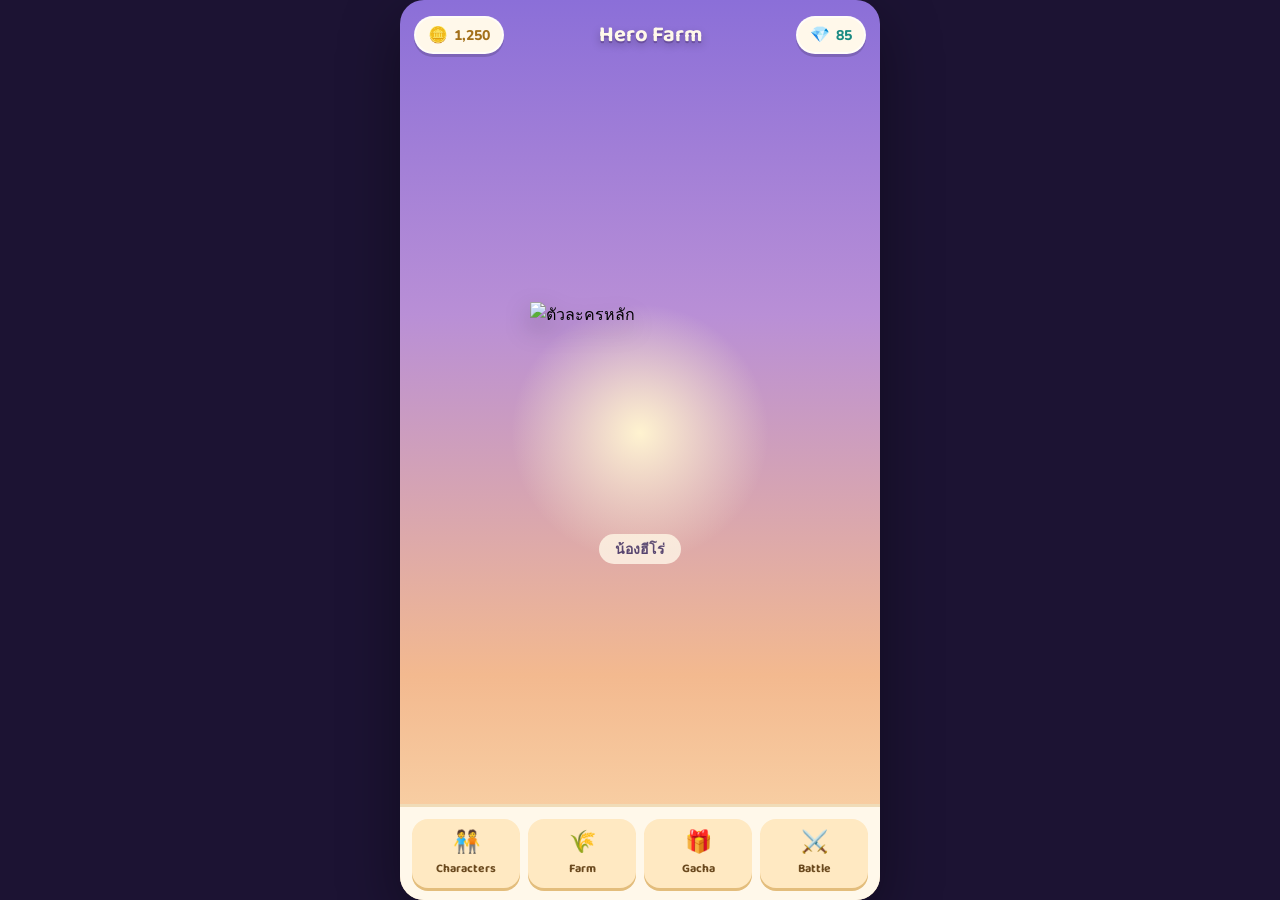
==== index.html @ c9d740df "Initial commit" ====
<!DOCTYPE html>
<html lang="th">
<head>
  <meta charset="UTF-8" />
  <!-- ทำให้แสดงผลดีทั้งบนมือถือและคอมพิวเตอร์ -->
  <meta name="viewport" content="width=device-width, initial-scale=1.0" />
  <title>Hero Farm</title>

  <!-- ฟอนต์จาก Google Fonts: Baloo 2 สำหรับหัวข้อ, Nunito สำหรับตัวหนังสือทั่วไป -->
  <link rel="preconnect" href="https://fonts.googleapis.com" />
  <link href="https://fonts.googleapis.com/css2?family=Baloo+2:wght@600;700;800&family=Nunito:wght@600;700;800&display=swap" rel="stylesheet" />

  <link rel="stylesheet" href="style.css" />
</head>
<body>

  <div class="game-screen">

    <!-- แถบด้านบน: แสดงเงิน Gold และเพชร Gem -->
    <header class="top-bar">
      <div class="currency gold">
        <span class="currency-icon">🪙</span>
        <span class="currency-amount">1,250</span>
      </div>

      <h1 class="game-title">Hero Farm</h1>

      <div class="currency gem">
        <span class="currency-icon">💎</span>
        <span class="currency-amount">85</span>
      </div>
    </header>

    <!-- พื้นที่กลางจอ: แสดงตัวละครหลัก (หน้า Home) -->
    <main class="hero-stage screen" id="home-screen">
      <div class="hero-glow"></div>
      <div class="hero-platform">
        <img src="https://placehold.co/220x220/png?text=Hero" alt="ตัวละครหลัก" class="hero-character" />
      </div>
      <p class="hero-name">น้องฮีโร่</p>
    </main>

    <!-- หน้า Characters: ซ่อนไว้ก่อน จะแสดงเมื่อกดปุ่ม Characters -->
    <section class="characters-screen screen hidden" id="characters-screen">
      <button class="back-button" id="back-to-home-btn">← กลับหน้าหลัก</button>
      <h2 class="screen-title">ตัวละครของฉัน</h2>
      <!-- การ์ดตัวละครแต่ละใบจะถูกสร้างด้วย game.js ใส่ตรงนี้ -->
      <div class="characters-grid" id="characters-grid"></div>
    </section>

    <!-- หน้า Battle: สนามต่อสู้ ซ่อนไว้ก่อน จะแสดงเมื่อเลือกตัวละครไปต่อสู้ -->
    <section class="battle-screen screen hidden" id="battle-screen">
      <button class="back-button" id="back-to-characters-btn">← กลับหน้าตัวละคร</button>
      <h2 class="screen-title">สนามต่อสู้</h2>

      <div class="battle-arena">
        <!-- ฝั่งตัวละครผู้เล่น -->
        <div class="battle-side">
          <img id="battle-player-image" class="battle-image" src="" alt="ตัวละครผู้เล่น" />
          <p class="battle-name" id="battle-player-name"></p>
          <div class="hp-bar-track">
            <div class="hp-bar-fill player-fill" id="battle-player-hp-fill"></div>
          </div>
          <p class="hp-text" id="battle-player-hp-text"></p>
        </div>

        <span class="battle-vs">VS</span>

        <!-- ฝั่งศัตรู -->
        <div class="battle-side">
          <img id="battle-enemy-image" class="battle-image" src="" alt="ศัตรู" />
          <p class="battle-name" id="battle-enemy-name"></p>
          <div class="hp-bar-track">
            <div class="hp-bar-fill enemy-fill" id="battle-enemy-hp-fill"></div>
          </div>
          <p class="hp-text" id="battle-enemy-hp-text"></p>
        </div>
      </div>

      <!-- บอกว่าตอนนี้เป็นตาของใคร -->
      <p class="turn-indicator" id="turn-indicator">ตาของคุณ ⚔️</p>

      <!-- กล่องข้อความบอกเหตุการณ์การต่อสู้ -->
      <p class="battle-log" id="battle-log">เลือกตัวละครแล้วกดโจมตีเพื่อเริ่มต่อสู้!</p>

      <button class="attack-button" id="attack-btn">⚔️ โจมตี</button>
    </section>

    <!-- แถบเมนูด้านล่าง: ปุ่มหลักของเกม -->
    <nav class="menu-bar">
      <button class="menu-button">
        <span class="menu-icon">🧑‍🤝‍🧑</span>
        <span class="menu-label">Characters</span>
      </button>

      <button class="menu-button">
        <span class="menu-icon">🌾</span>
        <span class="menu-label">Farm</span>
      </button>

      <button class="menu-button">
        <span class="menu-icon">🎁</span>
        <span class="menu-label">Gacha</span>
      </button>

      <button class="menu-button">
        <span class="menu-icon">⚔️</span>
        <span class="menu-label">Battle</span>
      </button>
    </nav>

  </div>

  <script src="game.js"></script>
</body>
</html>
---- style.css ----
/* ---------------------------------------------------
   ตั้งค่าพื้นฐาน
--------------------------------------------------- */
* {
  margin: 0;
  padding: 0;
  box-sizing: border-box;
}

body {
  font-family: "Nunito", sans-serif;
  min-height: 100vh;
  display: flex;
  justify-content: center;
  align-items: center;
  background: #1c1333;
}

/* ---------------------------------------------------
   กรอบหน้าจอเกม
   - บนคอมพิวเตอร์: จะดูเหมือนหน้าจอมือถือวางอยู่ตรงกลาง
   - บนมือถือ: จะเต็มหน้าจอพอดี
--------------------------------------------------- */
.game-screen {
  width: 100%;
  max-width: 480px;
  height: 100vh;
  max-height: 900px;

  display: flex;
  flex-direction: column;

  /* ท้องฟ้ายามเย็นแฟนตาซี ไล่จากม่วงลาเวนเดอร์ไปส้มพีชอ่อน */
  background: linear-gradient(180deg, #8b6fd8 0%, #b98fd6 35%, #f3b98f 75%, #fbdcb0 100%);

  border-radius: 24px;
  overflow: hidden;
  box-shadow: 0 20px 60px rgba(0, 0, 0, 0.4);
}

/* ---------------------------------------------------
   แถบด้านบน: ชื่อเกม + เงิน Gold + เพชร Gem
--------------------------------------------------- */
.top-bar {
  display: flex;
  align-items: center;
  justify-content: space-between;
  padding: 16px 14px 8px;
}

.game-title {
  font-family: "Baloo 2", sans-serif;
  font-size: 22px;
  color: #fff8ea;
  text-shadow: 0 2px 0 #6b4fa0, 0 4px 8px rgba(0, 0, 0, 0.25);
}

.currency {
  display: flex;
  align-items: center;
  gap: 6px;
  background: #fff8ea;
  border: 2px solid #ffffffaa;
  border-radius: 999px;
  padding: 6px 12px;
  box-shadow: 0 3px 0 rgba(0, 0, 0, 0.15);
}

.currency-icon {
  font-size: 16px;
}

.currency-amount {
  font-weight: 800;
  font-size: 14px;
  color: #4a3a2a;
}

.currency.gold .currency-amount {
  color: #a3701a;
}

.currency.gem .currency-amount {
  color: #1a8a82;
}

/* ---------------------------------------------------
   พื้นที่กลางจอ: จุดแสดงตัวละครหลัก
--------------------------------------------------- */
.hero-stage {
  flex: 1;
  display: flex;
  flex-direction: column;
  align-items: center;
  justify-content: center;
  position: relative;
}

/* แสงเรืองด้านหลังตัวละคร ให้ดูเด่นเป็นจุดสนใจ */
.hero-glow {
  position: absolute;
  width: 260px;
  height: 260px;
  border-radius: 50%;
  background: radial-gradient(circle, #fff3d0 0%, rgba(255, 243, 208, 0) 70%);
}

.hero-platform {
  position: relative;
  width: 220px;
  height: 220px;
  display: flex;
  align-items: center;
  justify-content: center;
}

.hero-character {
  width: 100%;
  height: 100%;
  object-fit: contain;
  filter: drop-shadow(0 10px 12px rgba(0, 0, 0, 0.25));
}

.hero-name {
  margin-top: 12px;
  font-weight: 800;
  color: #4a3768;
  background: #fff8eacc;
  padding: 4px 16px;
  border-radius: 999px;
  font-size: 14px;
}

/* ---------------------------------------------------
   ระบบซ่อน/แสดงหน้าจอ (screen)
   ใช้ class "hidden" เพื่อซ่อนหน้าจอที่ไม่ได้ใช้งาน
--------------------------------------------------- */
.screen.hidden {
  display: none;
}

/* ---------------------------------------------------
   หน้า Characters: รายการตัวละครทั้งหมด
--------------------------------------------------- */
.characters-screen {
  flex: 1;
  display: flex;
  flex-direction: column;
  gap: 12px;
  padding: 16px;
  overflow-y: auto;
}

.back-button {
  align-self: flex-start;
  background: #fff8eacc;
  border: none;
  border-radius: 999px;
  padding: 6px 14px;
  font-family: "Baloo 2", sans-serif;
  font-weight: 700;
  font-size: 13px;
  color: #4a3768;
  cursor: pointer;
}

.screen-title {
  font-family: "Baloo 2", sans-serif;
  font-size: 18px;
  color: #fff8ea;
  text-shadow: 0 2px 0 #6b4fa0, 0 3px 6px rgba(0, 0, 0, 0.2);
}

/* ตารางการ์ดตัวละคร: 2 คอลัมน์บนมือถือ */
.characters-grid {
  display: grid;
  grid-template-columns: repeat(2, 1fr);
  gap: 12px;
}

.character-card {
  background: #fff8ea;
  border-radius: 16px;
  padding: 10px;
  display: flex;
  flex-direction: column;
  align-items: center;
  gap: 6px;
  box-shadow: 0 3px 0 #e3bd7c;
}

.character-card img {
  width: 100%;
  aspect-ratio: 1 / 1;
  object-fit: cover;
  border-radius: 12px;
  background: #ddd;
}

.character-name {
  font-family: "Baloo 2", sans-serif;
  font-weight: 700;
  font-size: 13px;
  color: #4a3768;
  text-align: center;
}

.character-level {
  font-size: 12px;
  font-weight: 800;
  color: #a3701a;
  background: #ffe9c2;
  padding: 2px 10px;
  border-radius: 999px;
}

/* แถบ EXP บนการ์ดตัวละคร (แสดงความคืบหน้าไปเลเวลถัดไป) */
.exp-bar-track {
  width: 100%;
  height: 8px;
  background: #e8dcc4;
  border-radius: 999px;
  overflow: hidden;
  margin-top: 2px;
}

.exp-bar-fill {
  height: 100%;
  background: linear-gradient(90deg, #ffd76e, #ffa726);
  border-radius: 999px;
  transition: width 0.3s ease;
}

.exp-text {
  font-size: 10px;
  color: #8a7558;
  font-weight: 700;
}

/* ปุ่ม "ต่อสู้" บนการ์ดตัวละครแต่ละใบ */
.battle-select-button {
  margin-top: 4px;
  width: 100%;
  border: none;
  border-radius: 999px;
  padding: 6px 0;
  font-family: "Baloo 2", sans-serif;
  font-weight: 700;
  font-size: 12px;
  color: #fff8ea;
  background: #d1495b;
  box-shadow: 0 3px 0 #a13245;
  cursor: pointer;
  transition: transform 0.1s ease, box-shadow 0.1s ease;
}

.battle-select-button:active {
  transform: translateY(3px);
  box-shadow: 0 0 0 #a13245;
}

/* ---------------------------------------------------
   หน้า Battle: สนามต่อสู้
--------------------------------------------------- */
.battle-screen {
  flex: 1;
  display: flex;
  flex-direction: column;
  gap: 14px;
  padding: 16px;
  overflow-y: auto;
}

.battle-arena {
  display: flex;
  align-items: center;
  justify-content: space-between;
  gap: 8px;
}

.battle-side {
  flex: 1;
  display: flex;
  flex-direction: column;
  align-items: center;
  gap: 6px;
  position: relative; /* ให้ตัวเลขดาเมจ (damage-popup) ลอยอยู่เหนือฝั่งนี้ได้ */
}

.turn-indicator {
  text-align: center;
  font-family: "Baloo 2", sans-serif;
  font-weight: 800;
  font-size: 14px;
  color: #fff8ea;
  text-shadow: 0 2px 0 #6b4fa0;
}

/* ตัวเลขดาเมจที่ลอยขึ้นแล้วจางหายตอนโดนตี */
.damage-popup {
  position: absolute;
  top: 20%;
  left: 50%;
  transform: translateX(-50%);
  font-family: "Baloo 2", sans-serif;
  font-weight: 800;
  font-size: 20px;
  color: #ff4757;
  text-shadow: 0 2px 3px rgba(0, 0, 0, 0.3);
  pointer-events: none;
  animation: damage-float 0.8s ease forwards;
}

@keyframes damage-float {
  0% {
    opacity: 1;
    transform: translate(-50%, 0);
  }
  100% {
    opacity: 0;
    transform: translate(-50%, -40px);
  }
}

/* ท่ากระเพื่อมตอน "โจมตี" */
.attack-anim {
  animation: attack-lunge 0.3s ease;
}

@keyframes attack-lunge {
  0% {
    transform: scale(1);
  }
  50% {
    transform: scale(1.15);
  }
  100% {
    transform: scale(1);
  }
}

/* อาการสั่นตอน "โดนตี" */
.hit-shake {
  animation: hit-shake 0.4s ease;
}

@keyframes hit-shake {
  0%, 100% {
    transform: translateX(0);
  }
  20% {
    transform: translateX(-6px);
  }
  40% {
    transform: translateX(6px);
  }
  60% {
    transform: translateX(-4px);
  }
  80% {
    transform: translateX(4px);
  }
}

.battle-image {
  width: 100px;
  height: 100px;
  object-fit: cover;
  border-radius: 16px;
  background: #ddd;
  box-shadow: 0 4px 10px rgba(0, 0, 0, 0.25);
}

.battle-vs {
  font-family: "Baloo 2", sans-serif;
  font-weight: 800;
  font-size: 16px;
  color: #fff8ea;
  text-shadow: 0 2px 0 #6b4fa0;
}

.battle-name {
  font-family: "Baloo 2", sans-serif;
  font-weight: 700;
  font-size: 13px;
  color: #fff8ea;
  text-align: center;
}

/* หลอดเลือด (HP bar): กรอบนอกสีเข้ม + แถบสีข้างในที่ย่อ/ขยายตามเลือด */
.hp-bar-track {
  width: 100%;
  height: 14px;
  background: #2d1b4e55;
  border-radius: 999px;
  overflow: hidden;
  border: 2px solid #fff8ea88;
}

.hp-bar-fill {
  height: 100%;
  border-radius: 999px;
  transition: width 0.3s ease; /* ทำให้เลือดลดแบบลื่นไหล ไม่กระตุก */
}

.player-fill {
  background: linear-gradient(90deg, #6fcf97, #27ae60);
}

.enemy-fill {
  background: linear-gradient(90deg, #ff8a80, #d1495b);
}

.hp-text {
  font-size: 12px;
  font-weight: 700;
  color: #fff8ea;
}

.battle-log {
  background: #fff8eacc;
  border-radius: 12px;
  padding: 10px 14px;
  font-size: 13px;
  color: #4a3768;
  min-height: 40px;
  white-space: pre-line; /* ให้ขึ้นบรรทัดใหม่ตาม \n ในข้อความ */
}

.attack-button {
  border: none;
  border-radius: 16px;
  padding: 14px 0;
  font-family: "Baloo 2", sans-serif;
  font-weight: 800;
  font-size: 16px;
  color: #fff8ea;
  background: linear-gradient(180deg, #ff9d6c, #d1495b);
  box-shadow: 0 4px 0 #a13245;
  cursor: pointer;
  transition: transform 0.1s ease, box-shadow 0.1s ease;
}

.attack-button:active {
  transform: translateY(4px);
  box-shadow: 0 0 0 #a13245;
}

.attack-button:disabled {
  background: #b8a9c9;
  box-shadow: 0 4px 0 #8f7fa8;
  cursor: not-allowed;
}

/* ---------------------------------------------------
   แถบเมนูด้านล่าง: ปุ่มหลัก 4 ปุ่ม
--------------------------------------------------- */
.menu-bar {
  display: grid;
  grid-template-columns: repeat(4, 1fr);
  gap: 8px;
  padding: 12px;
  background: #fff8ea;
  border-top: 3px solid #f0dcb8;
}

.menu-button {
  display: flex;
  flex-direction: column;
  align-items: center;
  gap: 4px;
  padding: 10px 4px;
  border: none;
  border-radius: 16px;
  background: #ffe9c2;
  cursor: pointer;
  box-shadow: 0 3px 0 #e3bd7c;
  transition: transform 0.1s ease, box-shadow 0.1s ease;
}

/* ตอนกดปุ่ม ให้ปุ่มยุบลงเล็กน้อย ดูเหมือนถูกกดจริง */
.menu-button:active {
  transform: translateY(3px);
  box-shadow: 0 0 0 #e3bd7c;
}

.menu-icon {
  font-size: 22px;
}

.menu-label {
  font-family: "Baloo 2", sans-serif;
  font-size: 12px;
  font-weight: 700;
  color: #6b4a1f;
}

/* ---------------------------------------------------
   ปรับขนาดเล็กน้อยสำหรับจอที่เล็กมาก (มือถือจอแคบ)
--------------------------------------------------- */
@media (max-width: 360px) {
  .game-title {
    font-size: 18px;
  }

  .hero-platform {
    width: 180px;
    height: 180px;
  }

  .menu-label {
    font-size: 11px;
  }
}
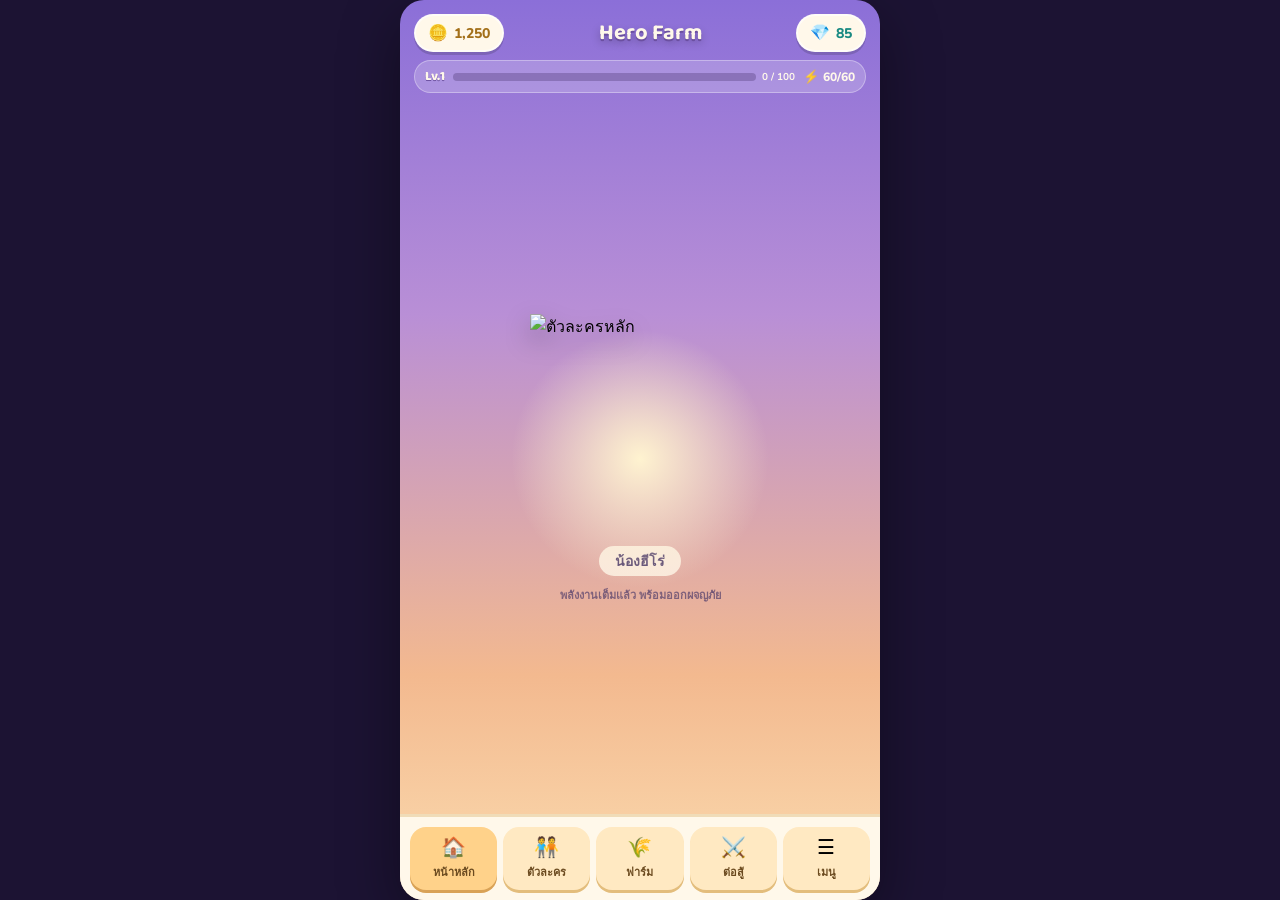
==== commit f79818ac: "Phase 1: game state + navigation + save system" ====
--- a/index.html
+++ b/index.html
@@ -2,115 +2,239 @@
 <html lang="th">
 <head>
   <meta charset="UTF-8" />
-  <!-- ทำให้แสดงผลดีทั้งบนมือถือและคอมพิวเตอร์ -->
   <meta name="viewport" content="width=device-width, initial-scale=1.0" />
   <title>Hero Farm</title>
 
-  <!-- ฟอนต์จาก Google Fonts: Baloo 2 สำหรับหัวข้อ, Nunito สำหรับตัวหนังสือทั่วไป -->
   <link rel="preconnect" href="https://fonts.googleapis.com" />
   <link href="https://fonts.googleapis.com/css2?family=Baloo+2:wght@600;700;800&family=Nunito:wght@600;700;800&display=swap" rel="stylesheet" />
 
+  <!-- style.css = ของเดิมทั้งหมด ไม่ได้แก้อะไรเลย -->
   <link rel="stylesheet" href="style.css" />
+  <!-- phase1.css = ส่วนที่เพิ่มใหม่ใน Phase 1 เท่านั้น -->
+  <link rel="stylesheet" href="css/phase1.css" />
 </head>
 <body>
 
   <div class="game-screen">
 
-    <!-- แถบด้านบน: แสดงเงิน Gold และเพชร Gem -->
+    <!-- ============ แถบด้านบน ============ -->
     <header class="top-bar">
-      <div class="currency gold">
-        <span class="currency-icon">🪙</span>
-        <span class="currency-amount">1,250</span>
+
+      <!-- แถวที่ 1: เงิน / ชื่อเกม / เพชร -->
+      <div class="top-row">
+        <div class="currency gold">
+          <span class="currency-icon">🪙</span>
+          <span class="currency-amount" id="ui-gold">0</span>
+        </div>
+
+        <h1 class="game-title">Hero Farm</h1>
+
+        <div class="currency gem">
+          <span class="currency-icon">💎</span>
+          <span class="currency-amount" id="ui-gem">0</span>
+        </div>
       </div>
 
-      <h1 class="game-title">Hero Farm</h1>
-
-      <div class="currency gem">
-        <span class="currency-icon">💎</span>
-        <span class="currency-amount">85</span>
+      <!-- แถวที่ 2: เลเวลผู้เล่น / หลอด EXP / พลังงาน -->
+      <div class="top-row player-row">
+        <span class="player-level-badge">Lv.<span id="ui-player-level">1</span></span>
+
+        <div class="player-exp">
+          <div class="player-exp-track">
+            <div class="player-exp-fill" id="ui-player-exp-fill"></div>
+          </div>
+          <span class="player-exp-text" id="ui-player-exp-text">0 / 0</span>
+        </div>
+
+        <div class="energy-chip">
+          <span class="energy-icon">⚡</span>
+          <span class="energy-amount" id="ui-energy">0/0</span>
+        </div>
       </div>
     </header>
 
-    <!-- พื้นที่กลางจอ: แสดงตัวละครหลัก (หน้า Home) -->
-    <main class="hero-stage screen" id="home-screen">
-      <div class="hero-glow"></div>
-      <div class="hero-platform">
-        <img src="https://placehold.co/220x220/png?text=Hero" alt="ตัวละครหลัก" class="hero-character" />
+
+    <!-- ============ พื้นที่หน้าจอทั้งหมด ============ -->
+    <div class="screen-container" id="screen-container">
+
+      <!-- ---------- Home ---------- -->
+      <main class="hero-stage screen" id="home-screen">
+        <div class="hero-glow"></div>
+        <div class="hero-platform">
+          <img src="https://placehold.co/220x220/png?text=Hero" alt="ตัวละครหลัก" class="hero-character" />
+        </div>
+        <p class="hero-name">น้องฮีโร่</p>
+        <p class="energy-hint" id="ui-energy-hint">พลังงานฟื้นเองทุก 5 นาที</p>
+      </main>
+
+      <!-- ---------- Characters (ของเดิม) ---------- -->
+      <section class="characters-screen screen hidden" id="characters-screen">
+        <button class="back-button" data-goto="home-screen">← กลับหน้าหลัก</button>
+        <h2 class="screen-title">ตัวละครของฉัน</h2>
+        <div class="characters-grid" id="characters-grid"></div>
+      </section>
+
+      <!-- ---------- Battle (ของเดิม) ---------- -->
+      <section class="battle-screen screen hidden" id="battle-screen">
+        <button class="back-button" data-goto="characters-screen">← กลับหน้าตัวละคร</button>
+        <h2 class="screen-title">สนามต่อสู้</h2>
+
+        <div class="battle-arena">
+          <div class="battle-side">
+            <img id="battle-player-image" class="battle-image" src="" alt="ตัวละครผู้เล่น" />
+            <p class="battle-name" id="battle-player-name"></p>
+            <div class="hp-bar-track">
+              <div class="hp-bar-fill player-fill" id="battle-player-hp-fill"></div>
+            </div>
+            <p class="hp-text" id="battle-player-hp-text"></p>
+          </div>
+
+          <span class="battle-vs">VS</span>
+
+          <div class="battle-side">
+            <img id="battle-enemy-image" class="battle-image" src="" alt="ศัตรู" />
+            <p class="battle-name" id="battle-enemy-name"></p>
+            <div class="hp-bar-track">
+              <div class="hp-bar-fill enemy-fill" id="battle-enemy-hp-fill"></div>
+            </div>
+            <p class="hp-text" id="battle-enemy-hp-text"></p>
+          </div>
+        </div>
+
+        <p class="turn-indicator" id="turn-indicator">ตาของคุณ ⚔️</p>
+        <p class="battle-log" id="battle-log">เลือกตัวละครแล้วกดโจมตีเพื่อเริ่มต่อสู้!</p>
+        <button class="attack-button" id="attack-btn">⚔️ โจมตี</button>
+      </section>
+
+      <!-- ---------- หน้าที่ยังไม่ถึงคิวสร้าง ---------- -->
+      <section class="placeholder-screen screen hidden" id="team-screen">
+        <button class="back-button" data-goto="home-screen">← กลับหน้าหลัก</button>
+        <div class="placeholder-body">
+          <span class="placeholder-icon">🛡️</span>
+          <h2 class="screen-title">จัดทีม</h2>
+          <p class="placeholder-text">เลือกตัวละคร 4 ตัวลงทีม<br />กำลังสร้างใน Phase 6</p>
+        </div>
+      </section>
+
+      <section class="placeholder-screen screen hidden" id="farm-screen">
+        <button class="back-button" data-goto="home-screen">← กลับหน้าหลัก</button>
+        <div class="placeholder-body">
+          <span class="placeholder-icon">🌾</span>
+          <h2 class="screen-title">ฟาร์ม</h2>
+          <p class="placeholder-text">ส่งตัวละครไปเก็บทรัพยากรตามเวลา<br />กำลังสร้างใน Phase 5</p>
+        </div>
+      </section>
+
+      <section class="placeholder-screen screen hidden" id="adventure-screen">
+        <button class="back-button" data-goto="home-screen">← กลับหน้าหลัก</button>
+        <div class="placeholder-body">
+          <span class="placeholder-icon">🗺️</span>
+          <h2 class="screen-title">ผจญภัย</h2>
+          <p class="placeholder-text">แผนที่โลกและการปลดล็อกพื้นที่<br />กำลังสร้างใน Phase 9</p>
+        </div>
+      </section>
+
+      <section class="placeholder-screen screen hidden" id="gacha-screen">
+        <button class="back-button" data-goto="home-screen">← กลับหน้าหลัก</button>
+        <div class="placeholder-body">
+          <span class="placeholder-icon">🎁</span>
+          <h2 class="screen-title">อัญเชิญ</h2>
+          <p class="placeholder-text">สุ่มตัวละครใหม่ด้วยเพชร<br />กำลังสร้างใน Phase 7</p>
+        </div>
+      </section>
+
+      <section class="placeholder-screen screen hidden" id="inventory-screen">
+        <button class="back-button" data-goto="home-screen">← กลับหน้าหลัก</button>
+        <div class="placeholder-body">
+          <span class="placeholder-icon">🎒</span>
+          <h2 class="screen-title">กระเป๋า</h2>
+          <p class="placeholder-text">ไอเทมและวัตถุดิบทั้งหมด<br />กำลังสร้างใน Phase 4</p>
+        </div>
+      </section>
+
+      <section class="placeholder-screen screen hidden" id="quest-screen">
+        <button class="back-button" data-goto="home-screen">← กลับหน้าหลัก</button>
+        <div class="placeholder-body">
+          <span class="placeholder-icon">📜</span>
+          <h2 class="screen-title">ภารกิจ</h2>
+          <p class="placeholder-text">ภารกิจรายวันและรางวัลล็อกอิน<br />กำลังสร้างใน Phase 8</p>
+        </div>
+      </section>
+
+      <section class="placeholder-screen screen hidden" id="shop-screen">
+        <button class="back-button" data-goto="home-screen">← กลับหน้าหลัก</button>
+        <div class="placeholder-body">
+          <span class="placeholder-icon">🏪</span>
+          <h2 class="screen-title">ร้านค้า</h2>
+          <p class="placeholder-text">แลกไอเทมด้วยทองและเพชร<br />กำลังสร้างใน Phase 10</p>
+        </div>
+      </section>
+
+      <!-- ---------- Settings: ใช้ทดสอบระบบเซฟ ---------- -->
+      <section class="placeholder-screen screen hidden" id="settings-screen">
+        <button class="back-button" data-goto="home-screen">← กลับหน้าหลัก</button>
+        <div class="placeholder-body">
+          <span class="placeholder-icon">⚙️</span>
+          <h2 class="screen-title">ตั้งค่า</h2>
+          <p class="placeholder-text" id="ui-save-status">ยังไม่ได้บันทึก</p>
+
+          <button class="settings-button" id="save-now-btn">💾 บันทึกตอนนี้</button>
+          <button class="settings-button danger" id="reset-game-btn">🗑️ เริ่มเกมใหม่</button>
+        </div>
+      </section>
+
+    </div>
+
+
+    <!-- ============ เมนูล่าง ============ -->
+    <nav class="menu-bar" id="menu-bar">
+      <button class="menu-button" data-screen="home-screen">
+        <span class="menu-icon">🏠</span>
+        <span class="menu-label">หน้าหลัก</span>
+      </button>
+
+      <button class="menu-button" data-screen="characters-screen">
+        <span class="menu-icon">🧑‍🤝‍🧑</span>
+        <span class="menu-label">ตัวละคร</span>
+      </button>
+
+      <button class="menu-button" data-screen="farm-screen">
+        <span class="menu-icon">🌾</span>
+        <span class="menu-label">ฟาร์ม</span>
+      </button>
+
+      <button class="menu-button" data-screen="characters-screen">
+        <span class="menu-icon">⚔️</span>
+        <span class="menu-label">ต่อสู้</span>
+      </button>
+
+      <button class="menu-button" id="more-btn">
+        <span class="menu-icon">☰</span>
+        <span class="menu-label">เมนู</span>
+      </button>
+    </nav>
+
+
+    <!-- ============ แผงเมนูเพิ่มเติม ============ -->
+    <div class="more-overlay hidden" id="more-overlay">
+      <div class="more-panel">
+        <h3 class="more-title">เมนูทั้งหมด</h3>
+        <div class="more-grid">
+          <button class="more-item" data-screen="team-screen"><span>🛡️</span>จัดทีม</button>
+          <button class="more-item" data-screen="adventure-screen"><span>🗺️</span>ผจญภัย</button>
+          <button class="more-item" data-screen="gacha-screen"><span>🎁</span>อัญเชิญ</button>
+          <button class="more-item" data-screen="inventory-screen"><span>🎒</span>กระเป๋า</button>
+          <button class="more-item" data-screen="quest-screen"><span>📜</span>ภารกิจ</button>
+          <button class="more-item" data-screen="shop-screen"><span>🏪</span>ร้านค้า</button>
+          <button class="more-item" data-screen="settings-screen"><span>⚙️</span>ตั้งค่า</button>
+        </div>
+        <button class="more-close" id="more-close-btn">ปิด</button>
       </div>
-      <p class="hero-name">น้องฮีโร่</p>
-    </main>
-
-    <!-- หน้า Characters: ซ่อนไว้ก่อน จะแสดงเมื่อกดปุ่ม Characters -->
-    <section class="characters-screen screen hidden" id="characters-screen">
-      <button class="back-button" id="back-to-home-btn">← กลับหน้าหลัก</button>
-      <h2 class="screen-title">ตัวละครของฉัน</h2>
-      <!-- การ์ดตัวละครแต่ละใบจะถูกสร้างด้วย game.js ใส่ตรงนี้ -->
-      <div class="characters-grid" id="characters-grid"></div>
-    </section>
-
-    <!-- หน้า Battle: สนามต่อสู้ ซ่อนไว้ก่อน จะแสดงเมื่อเลือกตัวละครไปต่อสู้ -->
-    <section class="battle-screen screen hidden" id="battle-screen">
-      <button class="back-button" id="back-to-characters-btn">← กลับหน้าตัวละคร</button>
-      <h2 class="screen-title">สนามต่อสู้</h2>
-
-      <div class="battle-arena">
-        <!-- ฝั่งตัวละครผู้เล่น -->
-        <div class="battle-side">
-          <img id="battle-player-image" class="battle-image" src="" alt="ตัวละครผู้เล่น" />
-          <p class="battle-name" id="battle-player-name"></p>
-          <div class="hp-bar-track">
-            <div class="hp-bar-fill player-fill" id="battle-player-hp-fill"></div>
-          </div>
-          <p class="hp-text" id="battle-player-hp-text"></p>
-        </div>
-
-        <span class="battle-vs">VS</span>
-
-        <!-- ฝั่งศัตรู -->
-        <div class="battle-side">
-          <img id="battle-enemy-image" class="battle-image" src="" alt="ศัตรู" />
-          <p class="battle-name" id="battle-enemy-name"></p>
-          <div class="hp-bar-track">
-            <div class="hp-bar-fill enemy-fill" id="battle-enemy-hp-fill"></div>
-          </div>
-          <p class="hp-text" id="battle-enemy-hp-text"></p>
-        </div>
-      </div>
-
-      <!-- บอกว่าตอนนี้เป็นตาของใคร -->
-      <p class="turn-indicator" id="turn-indicator">ตาของคุณ ⚔️</p>
-
-      <!-- กล่องข้อความบอกเหตุการณ์การต่อสู้ -->
-      <p class="battle-log" id="battle-log">เลือกตัวละครแล้วกดโจมตีเพื่อเริ่มต่อสู้!</p>
-
-      <button class="attack-button" id="attack-btn">⚔️ โจมตี</button>
-    </section>
-
-    <!-- แถบเมนูด้านล่าง: ปุ่มหลักของเกม -->
-    <nav class="menu-bar">
-      <button class="menu-button">
-        <span class="menu-icon">🧑‍🤝‍🧑</span>
-        <span class="menu-label">Characters</span>
-      </button>
-
-      <button class="menu-button">
-        <span class="menu-icon">🌾</span>
-        <span class="menu-label">Farm</span>
-      </button>
-
-      <button class="menu-button">
-        <span class="menu-icon">🎁</span>
-        <span class="menu-label">Gacha</span>
-      </button>
-
-      <button class="menu-button">
-        <span class="menu-icon">⚔️</span>
-        <span class="menu-label">Battle</span>
-      </button>
-    </nav>
+    </div>
 
   </div>
 
-  <script src="game.js"></script>
+  <!-- type="module" ทำให้ไฟล์ js แยกกันได้ ต้องเปิดผ่าน Live Server เท่านั้น -->
+  <script type="module" src="js/main.js"></script>
 </body>
-</html>+</html>
--- a/css/phase1.css
+++ b/css/phase1.css
@@ -0,0 +1,324 @@
+/* =====================================================
+   phase1.css
+   เพิ่มเติมจาก style.css เดิม — ไม่ได้แก้ของเดิมเลย
+   ไฟล์นี้ดูแลเฉพาะของใหม่ใน Phase 1:
+   แถบบนแถวที่ 2, กล่องหน้าจอ, หน้า placeholder, เมนูเพิ่มเติม
+===================================================== */
+
+/* ---------- แถบด้านบน: เปลี่ยนจาก 1 แถว เป็น 2 แถว ---------- */
+.top-bar {
+  flex-direction: column;
+  gap: 8px;
+  padding: 14px 14px 10px;
+}
+
+.top-row {
+  display: flex;
+  align-items: center;
+  justify-content: space-between;
+  width: 100%;
+  gap: 8px;
+}
+
+/* ---------- แถวที่ 2: เลเวล + EXP + พลังงาน ---------- */
+.player-row {
+  background: #ffffff33;
+  border: 1px solid #ffffff55;
+  border-radius: 999px;
+  padding: 5px 10px;
+}
+
+.player-level-badge {
+  font-family: "Baloo 2", sans-serif;
+  font-weight: 800;
+  font-size: 13px;
+  color: #fff8ea;
+  text-shadow: 0 1px 0 #6b4fa0;
+  flex-shrink: 0;
+}
+
+.player-exp {
+  flex: 1;
+  display: flex;
+  align-items: center;
+  gap: 6px;
+  min-width: 0;
+}
+
+.player-exp-track {
+  flex: 1;
+  height: 8px;
+  background: #2d1b4e44;
+  border-radius: 999px;
+  overflow: hidden;
+}
+
+.player-exp-fill {
+  height: 100%;
+  width: 0%;
+  border-radius: 999px;
+  background: linear-gradient(90deg, #a7e9ff, #4fc3f7);
+  transition: width 0.4s ease;
+}
+
+.player-exp-text {
+  font-size: 10px;
+  font-weight: 700;
+  color: #fff8ea;
+  white-space: nowrap;
+}
+
+.energy-chip {
+  display: flex;
+  align-items: center;
+  gap: 4px;
+  flex-shrink: 0;
+}
+
+.energy-icon {
+  font-size: 13px;
+}
+
+.energy-amount {
+  font-size: 12px;
+  font-weight: 800;
+  color: #fff8ea;
+  white-space: nowrap;
+}
+
+/* ---------- กล่องครอบหน้าจอทั้งหมด ---------- */
+.screen-container {
+  flex: 1;
+  display: flex;
+  flex-direction: column;
+  min-height: 0; /* กัน content ดันจอจนล้น */
+}
+
+.energy-hint {
+  margin-top: 10px;
+  font-size: 11px;
+  font-weight: 700;
+  color: #4a3768aa;
+}
+
+/* ---------- หน้าที่ยังไม่ได้สร้าง ---------- */
+.placeholder-screen {
+  flex: 1;
+  display: flex;
+  flex-direction: column;
+  gap: 12px;
+  padding: 16px;
+  overflow-y: auto;
+}
+
+.placeholder-body {
+  flex: 1;
+  display: flex;
+  flex-direction: column;
+  align-items: center;
+  justify-content: center;
+  gap: 10px;
+  text-align: center;
+}
+
+.placeholder-icon {
+  font-size: 52px;
+  filter: drop-shadow(0 6px 8px rgba(0, 0, 0, 0.2));
+}
+
+.placeholder-text {
+  font-size: 13px;
+  font-weight: 700;
+  line-height: 1.7;
+  color: #4a3768;
+  background: #fff8eacc;
+  padding: 10px 18px;
+  border-radius: 16px;
+}
+
+/* ---------- ปุ่มในหน้าตั้งค่า ---------- */
+.settings-button {
+  margin-top: 4px;
+  min-width: 180px;
+  border: none;
+  border-radius: 14px;
+  padding: 12px 20px;
+  font-family: "Baloo 2", sans-serif;
+  font-weight: 700;
+  font-size: 14px;
+  color: #fff8ea;
+  background: #7a5fc4;
+  box-shadow: 0 4px 0 #5b4494;
+  cursor: pointer;
+  transition: transform 0.1s ease, box-shadow 0.1s ease;
+}
+
+.settings-button:active {
+  transform: translateY(4px);
+  box-shadow: 0 0 0 #5b4494;
+}
+
+.settings-button.danger {
+  background: #d1495b;
+  box-shadow: 0 4px 0 #a13245;
+}
+
+.settings-button.danger:active {
+  box-shadow: 0 0 0 #a13245;
+}
+
+/* ---------- เมนูล่าง: ขยายจาก 4 เป็น 5 ปุ่ม ---------- */
+.menu-bar {
+  grid-template-columns: repeat(5, 1fr);
+  gap: 6px;
+  padding: 10px;
+  flex-shrink: 0;
+}
+
+.menu-button {
+  padding: 8px 2px;
+}
+
+.menu-icon {
+  font-size: 20px;
+}
+
+.menu-label {
+  font-size: 11px;
+}
+
+/* ปุ่มเมนูของหน้าที่กำลังเปิดอยู่ ให้เด่นขึ้น */
+.menu-button.active {
+  background: #ffd28a;
+  box-shadow: 0 3px 0 #d9a256;
+}
+
+/* ---------- แผงเมนูเพิ่มเติม ---------- */
+.more-overlay {
+  position: absolute;
+  inset: 0;
+  background: #1c133399;
+  display: flex;
+  align-items: flex-end;
+  justify-content: center;
+  z-index: 20;
+}
+
+.more-overlay.hidden {
+  display: none;
+}
+
+.more-panel {
+  width: 100%;
+  background: #fff8ea;
+  border-radius: 24px 24px 0 0;
+  padding: 18px 16px 22px;
+  display: flex;
+  flex-direction: column;
+  gap: 14px;
+  animation: more-slide-up 0.25s ease;
+}
+
+@keyframes more-slide-up {
+  from {
+    transform: translateY(100%);
+  }
+  to {
+    transform: translateY(0);
+  }
+}
+
+.more-title {
+  font-family: "Baloo 2", sans-serif;
+  font-size: 16px;
+  color: #4a3768;
+  text-align: center;
+}
+
+.more-grid {
+  display: grid;
+  grid-template-columns: repeat(4, 1fr);
+  gap: 10px;
+}
+
+.more-item {
+  display: flex;
+  flex-direction: column;
+  align-items: center;
+  gap: 5px;
+  padding: 12px 4px;
+  border: none;
+  border-radius: 16px;
+  background: #ffe9c2;
+  box-shadow: 0 3px 0 #e3bd7c;
+  font-family: "Baloo 2", sans-serif;
+  font-weight: 700;
+  font-size: 11px;
+  color: #6b4a1f;
+  cursor: pointer;
+  transition: transform 0.1s ease, box-shadow 0.1s ease;
+}
+
+.more-item span {
+  font-size: 22px;
+}
+
+.more-item:active {
+  transform: translateY(3px);
+  box-shadow: 0 0 0 #e3bd7c;
+}
+
+.more-close {
+  border: none;
+  border-radius: 14px;
+  padding: 12px;
+  background: #e8dcc4;
+  font-family: "Baloo 2", sans-serif;
+  font-weight: 700;
+  font-size: 14px;
+  color: #6b4a1f;
+  cursor: pointer;
+}
+
+/* ---------- ข้อความแจ้งเตือนกลางจอ ---------- */
+.toast {
+  position: absolute;
+  bottom: 96px;
+  left: 50%;
+  transform: translateX(-50%);
+  background: #2d1b4ee6;
+  color: #fff8ea;
+  font-weight: 700;
+  font-size: 13px;
+  padding: 10px 18px;
+  border-radius: 999px;
+  z-index: 30;
+  pointer-events: none;
+  animation: toast-fade 2s ease forwards;
+}
+
+@keyframes toast-fade {
+  0% { opacity: 0; transform: translate(-50%, 10px); }
+  15% { opacity: 1; transform: translate(-50%, 0); }
+  80% { opacity: 1; }
+  100% { opacity: 0; }
+}
+
+/* ---------- จอแคบมาก ---------- */
+@media (max-width: 360px) {
+  .player-exp-text {
+    display: none;
+  }
+
+  .more-grid {
+    grid-template-columns: repeat(3, 1fr);
+  }
+}
+
+/* คนที่ตั้งค่าเครื่องให้ลดการเคลื่อนไหว จะไม่เห็นอนิเมชัน */
+@media (prefers-reduced-motion: reduce) {
+  * {
+    animation-duration: 0.01ms !important;
+    transition-duration: 0.01ms !important;
+  }
+}
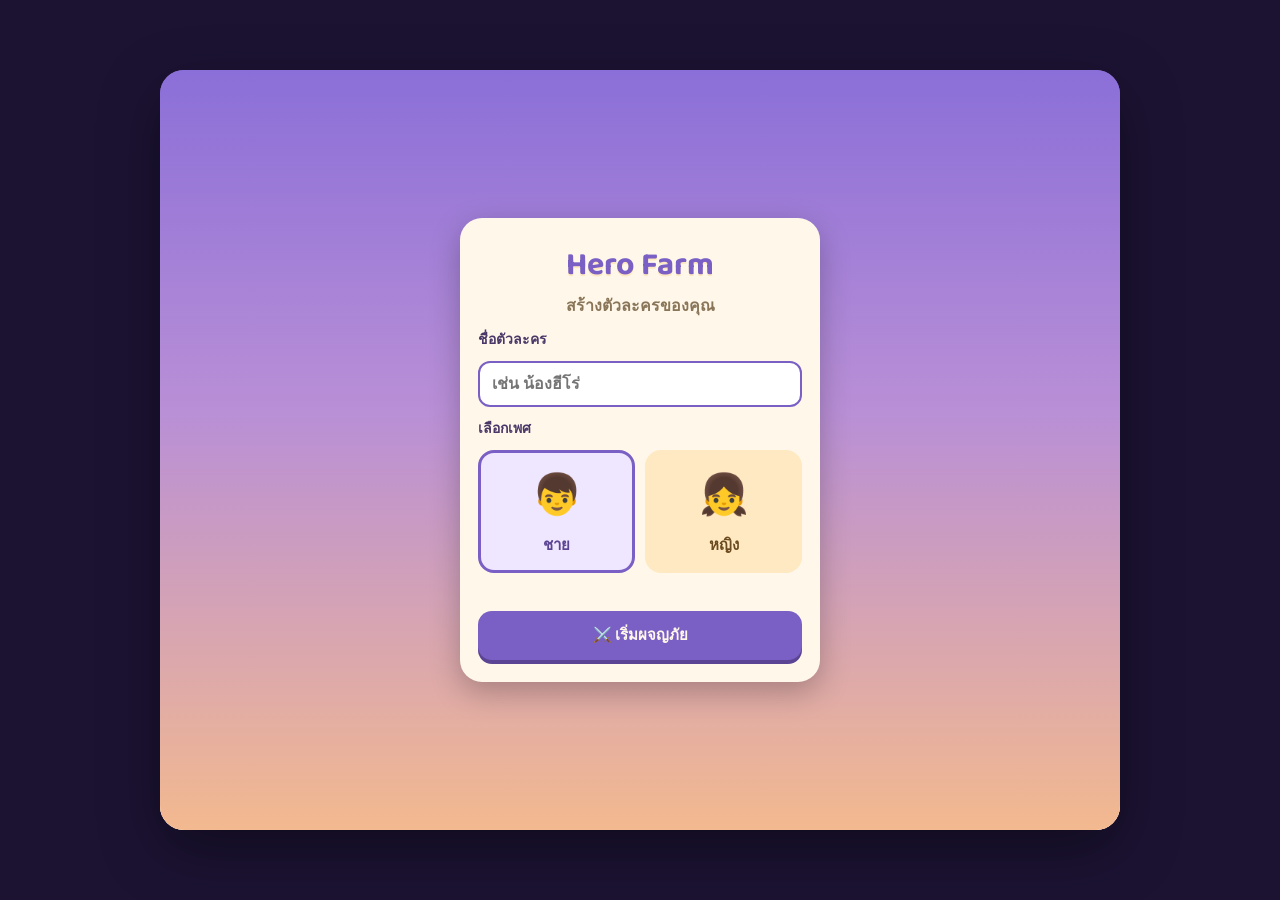
==== commit 75a1c159: "Phase 2: switch to real-time monster-hunting game + save v3 - Replace card-battle game with canvas w" ====
--- a/index.html
+++ b/index.html
@@ -2,239 +2,113 @@
 <html lang="th">
 <head>
   <meta charset="UTF-8" />
-  <meta name="viewport" content="width=device-width, initial-scale=1.0" />
+  <!-- ปิดซูมด้วยนิ้ว: แตะปุ่มรัวๆ ในเกมจะได้ไม่ซูมหน้าจอ -->
+  <meta name="viewport" content="width=device-width, initial-scale=1.0, maximum-scale=1.0, user-scalable=no" />
+  <meta name="theme-color" content="#1c1333" />
   <title>Hero Farm</title>
 
   <link rel="preconnect" href="https://fonts.googleapis.com" />
   <link href="https://fonts.googleapis.com/css2?family=Baloo+2:wght@600;700;800&family=Nunito:wght@600;700;800&display=swap" rel="stylesheet" />
-
-  <!-- style.css = ของเดิมทั้งหมด ไม่ได้แก้อะไรเลย -->
-  <link rel="stylesheet" href="style.css" />
-  <!-- phase1.css = ส่วนที่เพิ่มใหม่ใน Phase 1 เท่านั้น -->
-  <link rel="stylesheet" href="css/phase1.css" />
+  <link rel="stylesheet" href="css/game.css" />
 </head>
 <body>
 
   <div class="game-screen">
 
-    <!-- ============ แถบด้านบน ============ -->
-    <header class="top-bar">
-
-      <!-- แถวที่ 1: เงิน / ชื่อเกม / เพชร -->
-      <div class="top-row">
-        <div class="currency gold">
-          <span class="currency-icon">🪙</span>
-          <span class="currency-amount" id="ui-gold">0</span>
+    <!-- ============ แถบสถานะด้านบน ============ -->
+    <header class="hud">
+      <div class="hud-row">
+        <div class="hud-profile">
+          <span class="level-badge">Lv.<span id="ui-level">1</span></span>
+          <span class="hud-name" id="ui-name"></span>
         </div>
-
-        <h1 class="game-title">Hero Farm</h1>
-
-        <div class="currency gem">
-          <span class="currency-icon">💎</span>
-          <span class="currency-amount" id="ui-gem">0</span>
+        <div class="hud-currencies">
+          <div class="currency gold"><span>🪙</span><span id="ui-gold">0</span></div>
+          <div class="currency gem"><span>💎</span><span id="ui-gem">0</span></div>
         </div>
       </div>
 
-      <!-- แถวที่ 2: เลเวลผู้เล่น / หลอด EXP / พลังงาน -->
-      <div class="top-row player-row">
-        <span class="player-level-badge">Lv.<span id="ui-player-level">1</span></span>
-
-        <div class="player-exp">
-          <div class="player-exp-track">
-            <div class="player-exp-fill" id="ui-player-exp-fill"></div>
-          </div>
-          <span class="player-exp-text" id="ui-player-exp-text">0 / 0</span>
-        </div>
-
-        <div class="energy-chip">
-          <span class="energy-icon">⚡</span>
-          <span class="energy-amount" id="ui-energy">0/0</span>
-        </div>
+      <div class="bar hp-bar">
+        <div class="bar-fill" id="ui-hp-fill"></div>
+        <span class="bar-text">❤️ <span id="ui-hp-text">0 / 0</span></span>
+      </div>
+      <div class="bar exp-bar">
+        <div class="bar-fill" id="ui-exp-fill"></div>
+        <span class="bar-text">EXP <span id="ui-exp-text">0 / 0</span></span>
       </div>
     </header>
 
+    <!-- ============ แผนที่ + ปุ่มควบคุมบนจอ ============ -->
+    <main class="world-view">
+      <canvas id="world-canvas"></canvas>
 
-    <!-- ============ พื้นที่หน้าจอทั้งหมด ============ -->
-    <div class="screen-container" id="screen-container">
+      <div class="joystick" id="joystick" aria-label="จอยสติ๊กเดิน">
+        <div class="joystick-knob" id="joystick-knob"></div>
+      </div>
+      <button class="attack-button" id="attack-btn" aria-label="โจมตี">⚔️</button>
 
-      <!-- ---------- Home ---------- -->
-      <main class="hero-stage screen" id="home-screen">
-        <div class="hero-glow"></div>
-        <div class="hero-platform">
-          <img src="https://placehold.co/220x220/png?text=Hero" alt="ตัวละครหลัก" class="hero-character" />
-        </div>
-        <p class="hero-name">น้องฮีโร่</p>
-        <p class="energy-hint" id="ui-energy-hint">พลังงานฟื้นเองทุก 5 นาที</p>
-      </main>
+      <div class="death-overlay" id="death-overlay" hidden>
+        <p class="death-title">💀 หมดสติ</p>
+        <p>ฟื้นที่จุดพักในอีก <span id="death-timer">3</span> วินาที</p>
+      </div>
 
-      <!-- ---------- Characters (ของเดิม) ---------- -->
-      <section class="characters-screen screen hidden" id="characters-screen">
-        <button class="back-button" data-goto="home-screen">← กลับหน้าหลัก</button>
-        <h2 class="screen-title">ตัวละครของฉัน</h2>
-        <div class="characters-grid" id="characters-grid"></div>
-      </section>
-
-      <!-- ---------- Battle (ของเดิม) ---------- -->
-      <section class="battle-screen screen hidden" id="battle-screen">
-        <button class="back-button" data-goto="characters-screen">← กลับหน้าตัวละคร</button>
-        <h2 class="screen-title">สนามต่อสู้</h2>
-
-        <div class="battle-arena">
-          <div class="battle-side">
-            <img id="battle-player-image" class="battle-image" src="" alt="ตัวละครผู้เล่น" />
-            <p class="battle-name" id="battle-player-name"></p>
-            <div class="hp-bar-track">
-              <div class="hp-bar-fill player-fill" id="battle-player-hp-fill"></div>
-            </div>
-            <p class="hp-text" id="battle-player-hp-text"></p>
-          </div>
-
-          <span class="battle-vs">VS</span>
-
-          <div class="battle-side">
-            <img id="battle-enemy-image" class="battle-image" src="" alt="ศัตรู" />
-            <p class="battle-name" id="battle-enemy-name"></p>
-            <div class="hp-bar-track">
-              <div class="hp-bar-fill enemy-fill" id="battle-enemy-hp-fill"></div>
-            </div>
-            <p class="hp-text" id="battle-enemy-hp-text"></p>
-          </div>
-        </div>
-
-        <p class="turn-indicator" id="turn-indicator">ตาของคุณ ⚔️</p>
-        <p class="battle-log" id="battle-log">เลือกตัวละครแล้วกดโจมตีเพื่อเริ่มต่อสู้!</p>
-        <button class="attack-button" id="attack-btn">⚔️ โจมตี</button>
-      </section>
-
-      <!-- ---------- หน้าที่ยังไม่ถึงคิวสร้าง ---------- -->
-      <section class="placeholder-screen screen hidden" id="team-screen">
-        <button class="back-button" data-goto="home-screen">← กลับหน้าหลัก</button>
-        <div class="placeholder-body">
-          <span class="placeholder-icon">🛡️</span>
-          <h2 class="screen-title">จัดทีม</h2>
-          <p class="placeholder-text">เลือกตัวละคร 4 ตัวลงทีม<br />กำลังสร้างใน Phase 6</p>
-        </div>
-      </section>
-
-      <section class="placeholder-screen screen hidden" id="farm-screen">
-        <button class="back-button" data-goto="home-screen">← กลับหน้าหลัก</button>
-        <div class="placeholder-body">
-          <span class="placeholder-icon">🌾</span>
-          <h2 class="screen-title">ฟาร์ม</h2>
-          <p class="placeholder-text">ส่งตัวละครไปเก็บทรัพยากรตามเวลา<br />กำลังสร้างใน Phase 5</p>
-        </div>
-      </section>
-
-      <section class="placeholder-screen screen hidden" id="adventure-screen">
-        <button class="back-button" data-goto="home-screen">← กลับหน้าหลัก</button>
-        <div class="placeholder-body">
-          <span class="placeholder-icon">🗺️</span>
-          <h2 class="screen-title">ผจญภัย</h2>
-          <p class="placeholder-text">แผนที่โลกและการปลดล็อกพื้นที่<br />กำลังสร้างใน Phase 9</p>
-        </div>
-      </section>
-
-      <section class="placeholder-screen screen hidden" id="gacha-screen">
-        <button class="back-button" data-goto="home-screen">← กลับหน้าหลัก</button>
-        <div class="placeholder-body">
-          <span class="placeholder-icon">🎁</span>
-          <h2 class="screen-title">อัญเชิญ</h2>
-          <p class="placeholder-text">สุ่มตัวละครใหม่ด้วยเพชร<br />กำลังสร้างใน Phase 7</p>
-        </div>
-      </section>
-
-      <section class="placeholder-screen screen hidden" id="inventory-screen">
-        <button class="back-button" data-goto="home-screen">← กลับหน้าหลัก</button>
-        <div class="placeholder-body">
-          <span class="placeholder-icon">🎒</span>
-          <h2 class="screen-title">กระเป๋า</h2>
-          <p class="placeholder-text">ไอเทมและวัตถุดิบทั้งหมด<br />กำลังสร้างใน Phase 4</p>
-        </div>
-      </section>
-
-      <section class="placeholder-screen screen hidden" id="quest-screen">
-        <button class="back-button" data-goto="home-screen">← กลับหน้าหลัก</button>
-        <div class="placeholder-body">
-          <span class="placeholder-icon">📜</span>
-          <h2 class="screen-title">ภารกิจ</h2>
-          <p class="placeholder-text">ภารกิจรายวันและรางวัลล็อกอิน<br />กำลังสร้างใน Phase 8</p>
-        </div>
-      </section>
-
-      <section class="placeholder-screen screen hidden" id="shop-screen">
-        <button class="back-button" data-goto="home-screen">← กลับหน้าหลัก</button>
-        <div class="placeholder-body">
-          <span class="placeholder-icon">🏪</span>
-          <h2 class="screen-title">ร้านค้า</h2>
-          <p class="placeholder-text">แลกไอเทมด้วยทองและเพชร<br />กำลังสร้างใน Phase 10</p>
-        </div>
-      </section>
-
-      <!-- ---------- Settings: ใช้ทดสอบระบบเซฟ ---------- -->
-      <section class="placeholder-screen screen hidden" id="settings-screen">
-        <button class="back-button" data-goto="home-screen">← กลับหน้าหลัก</button>
-        <div class="placeholder-body">
-          <span class="placeholder-icon">⚙️</span>
-          <h2 class="screen-title">ตั้งค่า</h2>
-          <p class="placeholder-text" id="ui-save-status">ยังไม่ได้บันทึก</p>
-
-          <button class="settings-button" id="save-now-btn">💾 บันทึกตอนนี้</button>
-          <button class="settings-button danger" id="reset-game-btn">🗑️ เริ่มเกมใหม่</button>
-        </div>
-      </section>
-
-    </div>
-
+      <div class="toast-layer" id="toast-layer"></div>
+    </main>
 
     <!-- ============ เมนูล่าง ============ -->
-    <nav class="menu-bar" id="menu-bar">
-      <button class="menu-button" data-screen="home-screen">
-        <span class="menu-icon">🏠</span>
-        <span class="menu-label">หน้าหลัก</span>
+    <nav class="menu-bar">
+      <button class="menu-button" data-panel="inventory">
+        <span class="menu-icon">🎒</span>
+        <span class="menu-label">กระเป๋า</span>
       </button>
-
-      <button class="menu-button" data-screen="characters-screen">
-        <span class="menu-icon">🧑‍🤝‍🧑</span>
-        <span class="menu-label">ตัวละคร</span>
+      <button class="menu-button" data-panel="equipment">
+        <span class="menu-icon">🛡️</span>
+        <span class="menu-label">อุปกรณ์</span>
       </button>
-
-      <button class="menu-button" data-screen="farm-screen">
-        <span class="menu-icon">🌾</span>
-        <span class="menu-label">ฟาร์ม</span>
-      </button>
-
-      <button class="menu-button" data-screen="characters-screen">
-        <span class="menu-icon">⚔️</span>
-        <span class="menu-label">ต่อสู้</span>
-      </button>
-
-      <button class="menu-button" id="more-btn">
-        <span class="menu-icon">☰</span>
-        <span class="menu-label">เมนู</span>
+      <button class="menu-button" data-panel="settings">
+        <span class="menu-icon">⚙️</span>
+        <span class="menu-label">ตั้งค่า</span>
       </button>
     </nav>
 
+    <!-- ============ แผงเมนู (เลื่อนขึ้นทับแผนที่) ============ -->
+    <div class="panel-overlay" id="panel-overlay" hidden>
+      <section class="panel">
+        <header class="panel-header">
+          <h3 id="panel-title"></h3>
+          <button class="panel-close" id="panel-close" aria-label="ปิด">✕</button>
+        </header>
+        <div class="panel-body" id="panel-body"></div>
+      </section>
+    </div>
 
-    <!-- ============ แผงเมนูเพิ่มเติม ============ -->
-    <div class="more-overlay hidden" id="more-overlay">
-      <div class="more-panel">
-        <h3 class="more-title">เมนูทั้งหมด</h3>
-        <div class="more-grid">
-          <button class="more-item" data-screen="team-screen"><span>🛡️</span>จัดทีม</button>
-          <button class="more-item" data-screen="adventure-screen"><span>🗺️</span>ผจญภัย</button>
-          <button class="more-item" data-screen="gacha-screen"><span>🎁</span>อัญเชิญ</button>
-          <button class="more-item" data-screen="inventory-screen"><span>🎒</span>กระเป๋า</button>
-          <button class="more-item" data-screen="quest-screen"><span>📜</span>ภารกิจ</button>
-          <button class="more-item" data-screen="shop-screen"><span>🏪</span>ร้านค้า</button>
-          <button class="more-item" data-screen="settings-screen"><span>⚙️</span>ตั้งค่า</button>
+    <!-- ============ หน้าสร้างตัวละคร ============ -->
+    <div class="create-screen" id="create-screen" hidden>
+      <form class="create-card" id="create-form">
+        <h1 class="game-title">Hero Farm</h1>
+        <p class="create-subtitle">สร้างตัวละครของคุณ</p>
+
+        <label class="create-label" for="create-name">ชื่อตัวละคร</label>
+        <input class="create-input" id="create-name" autocomplete="off" placeholder="เช่น น้องฮีโร่" />
+
+        <p class="create-label">เลือกเพศ</p>
+        <div class="gender-grid">
+          <button type="button" class="gender-option selected" data-gender="male" aria-pressed="true">
+            <span class="gender-icon">👦</span>ชาย
+          </button>
+          <button type="button" class="gender-option" data-gender="female" aria-pressed="false">
+            <span class="gender-icon">👧</span>หญิง
+          </button>
         </div>
-        <button class="more-close" id="more-close-btn">ปิด</button>
-      </div>
+
+        <p class="create-error" id="create-error"></p>
+        <button type="submit" class="big-button">⚔️ เริ่มผจญภัย</button>
+      </form>
     </div>
 
   </div>
 
-  <!-- type="module" ทำให้ไฟล์ js แยกกันได้ ต้องเปิดผ่าน Live Server เท่านั้น -->
+  <!-- type="module" ทำให้ไฟล์ js แยกกันได้ ต้องเปิดผ่าน Live Server หรือ GitHub Pages -->
   <script type="module" src="js/main.js"></script>
 </body>
 </html>
--- a/css/game.css
+++ b/css/game.css
@@ -0,0 +1,698 @@
+/* =====================================================
+   css/game.css
+   หน้าตาทั้งหมดของเกม (แทน style.css + phase1.css เดิม)
+   ใช้โทนสีเดิม: ม่วงยามเย็น + ครีม + ส้มพีช
+===================================================== */
+
+:root {
+  --ink: #4a3768;
+  --ink-soft: #8a7558;
+  --cream: #fff8ea;
+  --cream-dark: #ffe9c2;
+  --cream-shadow: #e3bd7c;
+  --purple: #7a5fc4;
+  --purple-dark: #5b4494;
+  --red: #d1495b;
+  --red-dark: #a13245;
+  --night: #1c1333;
+  --heading: "Baloo 2", "Nunito", sans-serif;
+}
+
+* {
+  margin: 0;
+  padding: 0;
+  box-sizing: border-box;
+}
+
+[hidden] {
+  display: none !important;
+}
+
+body {
+  font-family: "Nunito", sans-serif;
+  min-height: 100vh;
+  min-height: 100dvh;
+  display: flex;
+  justify-content: center;
+  align-items: center;
+  background: var(--night);
+  color: var(--ink);
+  -webkit-tap-highlight-color: transparent;
+}
+
+button {
+  font: inherit;
+  cursor: pointer;
+}
+
+/* ---------- กรอบเกม: มือถือเต็มจอ / คอมเป็นกรอบกลางจอ ---------- */
+.game-screen {
+  position: relative;
+  width: 100%;
+  max-width: 480px;
+  height: 100vh;
+  height: 100dvh;
+  max-height: 900px;
+  display: flex;
+  flex-direction: column;
+  overflow: hidden;
+  background: linear-gradient(180deg, #8b6fd8 0%, #b98fd6 60%, #f3b98f 100%);
+  box-shadow: 0 20px 60px rgba(0, 0, 0, 0.4);
+  user-select: none;
+}
+
+@media (min-width: 900px) and (min-height: 640px) {
+  .game-screen {
+    max-width: 960px;
+    max-height: 760px;
+    border-radius: 24px;
+  }
+}
+
+/* ---------- HUD ด้านบน ---------- */
+.hud {
+  display: flex;
+  flex-direction: column;
+  gap: 6px;
+  padding: 10px 12px 8px;
+  flex-shrink: 0;
+}
+
+.hud-row {
+  display: flex;
+  justify-content: space-between;
+  align-items: center;
+  gap: 8px;
+}
+
+.hud-profile {
+  display: flex;
+  align-items: center;
+  gap: 8px;
+  min-width: 0;
+}
+
+.level-badge {
+  font-family: var(--heading);
+  font-weight: 800;
+  font-size: 13px;
+  color: var(--cream);
+  background: var(--purple-dark);
+  padding: 2px 10px;
+  border-radius: 999px;
+  flex-shrink: 0;
+}
+
+.hud-name {
+  font-family: var(--heading);
+  font-weight: 800;
+  font-size: 16px;
+  color: var(--cream);
+  text-shadow: 0 2px 0 #6b4fa0;
+  white-space: nowrap;
+  overflow: hidden;
+  text-overflow: ellipsis;
+}
+
+.hud-currencies {
+  display: flex;
+  gap: 6px;
+  flex-shrink: 0;
+}
+
+.currency {
+  display: flex;
+  align-items: center;
+  gap: 4px;
+  background: var(--cream);
+  border-radius: 999px;
+  padding: 3px 10px;
+  font-weight: 800;
+  font-size: 13px;
+  box-shadow: 0 2px 0 rgba(0, 0, 0, 0.15);
+}
+
+.currency.gold { color: #a3701a; }
+.currency.gem { color: #1a8a82; }
+
+.bar {
+  position: relative;
+  height: 16px;
+  border-radius: 999px;
+  background: #2d1b4e66;
+  overflow: hidden;
+}
+
+.exp-bar {
+  height: 10px;
+}
+
+.bar-fill {
+  height: 100%;
+  width: 0;
+  border-radius: 999px;
+  transition: width 0.2s ease;
+}
+
+.hp-bar .bar-fill { background: linear-gradient(90deg, #6fcf97, #27ae60); }
+.hp-bar .bar-fill.low { background: linear-gradient(90deg, #ff8a80, var(--red)); }
+.exp-bar .bar-fill { background: linear-gradient(90deg, #a7e9ff, #4fc3f7); }
+
+.bar-text {
+  position: absolute;
+  inset: 0;
+  display: flex;
+  align-items: center;
+  justify-content: center;
+  font-size: 11px;
+  font-weight: 800;
+  color: var(--cream);
+  text-shadow: 0 1px 2px rgba(0, 0, 0, 0.5);
+}
+
+.exp-bar .bar-text {
+  font-size: 8px;
+}
+
+/* ---------- แผนที่ ---------- */
+.world-view {
+  position: relative;
+  flex: 1;
+  min-height: 0;
+  touch-action: none; /* ลากนิ้วบนแผนที่ไม่เลื่อนหน้าเว็บ */
+  background: #4b7a3a;
+}
+
+#world-canvas {
+  display: block;
+  width: 100%;
+  height: 100%;
+}
+
+/* ---------- ปุ่มควบคุมบนจอ (มือถือ) ---------- */
+.joystick {
+  position: absolute;
+  left: 18px;
+  bottom: 18px;
+  width: 120px;
+  height: 120px;
+  border-radius: 50%;
+  background: #ffffff26;
+  border: 2px solid #ffffff55;
+  touch-action: none;
+}
+
+.joystick-knob {
+  position: absolute;
+  left: 50%;
+  top: 50%;
+  width: 52px;
+  height: 52px;
+  margin: -26px 0 0 -26px;
+  border-radius: 50%;
+  background: #fff8eadd;
+  box-shadow: 0 3px 8px rgba(0, 0, 0, 0.3);
+  pointer-events: none;
+}
+
+.attack-button {
+  position: absolute;
+  right: 22px;
+  bottom: 26px;
+  width: 92px;
+  height: 92px;
+  border: none;
+  border-radius: 50%;
+  font-size: 40px;
+  background: linear-gradient(180deg, #ff9d6c, var(--red));
+  box-shadow: 0 5px 0 var(--red-dark), 0 8px 16px rgba(0, 0, 0, 0.3);
+  touch-action: none;
+}
+
+.attack-button:active {
+  transform: translateY(4px);
+  box-shadow: 0 1px 0 var(--red-dark);
+}
+
+/* คอมที่มีเมาส์และไม่มีจอสัมผัส ใช้คีย์บอร์ดแทน ซ่อนปุ่มบนจอ */
+@media (hover: hover) and (pointer: fine) {
+  .joystick,
+  .attack-button {
+    display: none;
+  }
+}
+
+/* ---------- ตาย ---------- */
+.death-overlay {
+  position: absolute;
+  inset: 0;
+  display: flex;
+  flex-direction: column;
+  align-items: center;
+  justify-content: center;
+  gap: 6px;
+  background: #1c1333aa;
+  color: var(--cream);
+  font-weight: 800;
+  pointer-events: none;
+}
+
+.death-title {
+  font-family: var(--heading);
+  font-size: 30px;
+}
+
+/* ---------- ข้อความแจ้งเตือน ---------- */
+.toast-layer {
+  position: absolute;
+  top: 12px;
+  left: 50%;
+  transform: translateX(-50%);
+  display: flex;
+  flex-direction: column;
+  align-items: center;
+  gap: 6px;
+  width: max-content;
+  max-width: calc(100% - 24px);
+  pointer-events: none;
+  z-index: 5;
+}
+
+.toast {
+  background: #2d1b4ee6;
+  color: var(--cream);
+  font-weight: 700;
+  font-size: 13px;
+  text-align: center;
+  padding: 8px 16px;
+  border-radius: 999px;
+  animation: toast-fade 2.4s ease forwards;
+}
+
+@keyframes toast-fade {
+  0% { opacity: 0; transform: translateY(-8px); }
+  10% { opacity: 1; transform: translateY(0); }
+  80% { opacity: 1; }
+  100% { opacity: 0; }
+}
+
+/* ---------- เมนูล่าง ---------- */
+.menu-bar {
+  display: grid;
+  grid-template-columns: repeat(3, 1fr);
+  gap: 8px;
+  padding: 8px 10px;
+  padding-bottom: max(8px, env(safe-area-inset-bottom));
+  background: var(--cream);
+  border-top: 3px solid #f0dcb8;
+  flex-shrink: 0;
+  position: relative;
+  z-index: 12;
+}
+
+.menu-button {
+  display: flex;
+  flex-direction: column;
+  align-items: center;
+  gap: 2px;
+  padding: 6px 4px;
+  border: none;
+  border-radius: 14px;
+  background: var(--cream-dark);
+  box-shadow: 0 3px 0 var(--cream-shadow);
+}
+
+.menu-button.active {
+  background: #ffd28a;
+  box-shadow: 0 3px 0 #d9a256;
+}
+
+.menu-button:active {
+  transform: translateY(3px);
+  box-shadow: none;
+}
+
+.menu-icon { font-size: 20px; }
+
+.menu-label {
+  font-family: var(--heading);
+  font-size: 12px;
+  font-weight: 700;
+  color: #6b4a1f;
+}
+
+/* ---------- แผงเมนู ---------- */
+.panel-overlay {
+  position: absolute;
+  inset: 0;
+  bottom: 64px;
+  display: flex;
+  align-items: flex-end;
+  background: #1c133377;
+  z-index: 10;
+}
+
+.panel {
+  width: 100%;
+  max-height: 85%;
+  display: flex;
+  flex-direction: column;
+  background: var(--cream);
+  border-radius: 22px 22px 0 0;
+  animation: slide-up 0.2s ease;
+}
+
+@keyframes slide-up {
+  from { transform: translateY(100%); }
+  to { transform: translateY(0); }
+}
+
+.panel-header {
+  display: flex;
+  justify-content: space-between;
+  align-items: center;
+  padding: 14px 16px 8px;
+}
+
+.panel-header h3 {
+  font-family: var(--heading);
+  font-size: 17px;
+}
+
+.panel-close {
+  width: 32px;
+  height: 32px;
+  border: none;
+  border-radius: 50%;
+  background: #e8dcc4;
+  color: #6b4a1f;
+  font-weight: 800;
+}
+
+.panel-body {
+  display: flex;
+  flex-direction: column;
+  gap: 8px;
+  padding: 4px 16px 18px;
+  overflow-y: auto;
+}
+
+.panel-section {
+  font-family: var(--heading);
+  font-size: 14px;
+  margin-top: 6px;
+}
+
+.empty-text {
+  font-size: 12px;
+  font-weight: 700;
+  color: var(--ink-soft);
+  text-align: center;
+  padding: 6px;
+}
+
+.item-row {
+  display: flex;
+  align-items: center;
+  gap: 10px;
+  background: #fff;
+  border-radius: 14px;
+  padding: 8px 10px;
+  box-shadow: 0 2px 0 #f0dcb8;
+}
+
+.item-icon {
+  font-size: 26px;
+  flex-shrink: 0;
+}
+
+.item-info {
+  flex: 1;
+  min-width: 0;
+}
+
+.item-name {
+  font-family: var(--heading);
+  font-weight: 800;
+  font-size: 14px;
+}
+
+.item-meta {
+  font-size: 11px;
+  font-weight: 700;
+  color: var(--ink-soft);
+}
+
+.item-actions {
+  display: flex;
+  flex-wrap: wrap;
+  justify-content: flex-end;
+  gap: 4px;
+  max-width: 45%;
+}
+
+.badge {
+  font-family: "Nunito", sans-serif;
+  font-size: 10px;
+  color: #fff;
+  background: #27ae60;
+  padding: 1px 6px;
+  border-radius: 999px;
+  vertical-align: middle;
+}
+
+.mini-button {
+  border: none;
+  border-radius: 999px;
+  padding: 4px 10px;
+  font-size: 11px;
+  font-weight: 800;
+  background: var(--cream-dark);
+  color: #6b4a1f;
+  box-shadow: 0 2px 0 var(--cream-shadow);
+  white-space: nowrap;
+}
+
+.mini-button.primary {
+  background: var(--purple);
+  color: var(--cream);
+  box-shadow: 0 2px 0 var(--purple-dark);
+}
+
+.big-button {
+  width: 100%;
+  border: none;
+  border-radius: 14px;
+  padding: 12px;
+  font-family: var(--heading);
+  font-weight: 800;
+  font-size: 15px;
+  color: var(--cream);
+  background: var(--purple);
+  box-shadow: 0 4px 0 var(--purple-dark);
+}
+
+.big-button:active {
+  transform: translateY(3px);
+  box-shadow: 0 1px 0 var(--purple-dark);
+}
+
+.big-button.danger {
+  background: var(--red);
+  box-shadow: 0 4px 0 var(--red-dark);
+}
+
+.big-button:disabled {
+  background: #b8a9c9;
+  box-shadow: 0 4px 0 #8f7fa8;
+  cursor: not-allowed;
+  transform: none;
+}
+
+.stat-grid {
+  display: grid;
+  grid-template-columns: repeat(4, 1fr);
+  gap: 6px;
+}
+
+.stat-grid div {
+  display: flex;
+  flex-direction: column;
+  align-items: center;
+  background: #fff;
+  border-radius: 12px;
+  padding: 6px 2px;
+  font-size: 11px;
+  font-weight: 700;
+  color: var(--ink-soft);
+}
+
+.stat-grid b {
+  font-family: var(--heading);
+  font-size: 16px;
+  color: var(--ink);
+}
+
+.slot-grid {
+  display: grid;
+  grid-template-columns: repeat(2, 1fr);
+  gap: 8px;
+}
+
+.slot-card {
+  display: flex;
+  flex-direction: column;
+  align-items: center;
+  gap: 2px;
+  text-align: center;
+  background: #fff;
+  border: 2px solid transparent;
+  border-radius: 14px;
+  padding: 8px;
+  cursor: pointer;
+}
+
+.slot-card.selected {
+  border-color: var(--purple);
+}
+
+.slot-card.empty {
+  cursor: default;
+  font-size: 12px;
+  font-weight: 700;
+  color: var(--ink-soft);
+}
+
+.upgrade-box {
+  display: flex;
+  flex-direction: column;
+  gap: 8px;
+  background: #fff;
+  border-radius: 14px;
+  padding: 12px;
+}
+
+.cost-row {
+  display: flex;
+  justify-content: space-around;
+  font-weight: 800;
+  font-size: 13px;
+}
+
+.cost-row .short {
+  color: var(--red);
+}
+
+.help-box {
+  font-size: 12px;
+  line-height: 1.7;
+  background: #fff;
+  border-radius: 14px;
+  padding: 10px 12px;
+}
+
+/* ---------- หน้าสร้างตัวละคร ---------- */
+.create-screen {
+  position: absolute;
+  inset: 0;
+  display: flex;
+  align-items: center;
+  justify-content: center;
+  padding: 16px;
+  background: linear-gradient(180deg, #8b6fd8 0%, #b98fd6 45%, #f3b98f 100%);
+  z-index: 20;
+}
+
+.create-card {
+  width: 100%;
+  max-width: 360px;
+  display: flex;
+  flex-direction: column;
+  gap: 10px;
+  background: var(--cream);
+  border-radius: 22px;
+  padding: 22px 18px;
+  box-shadow: 0 10px 30px rgba(0, 0, 0, 0.25);
+}
+
+.game-title {
+  font-family: var(--heading);
+  font-size: 32px;
+  text-align: center;
+  color: var(--purple);
+  text-shadow: 0 2px 0 var(--cream-dark);
+}
+
+.create-subtitle {
+  text-align: center;
+  font-weight: 700;
+  color: var(--ink-soft);
+  margin-top: -8px;
+}
+
+.create-label {
+  font-family: var(--heading);
+  font-weight: 700;
+  font-size: 14px;
+}
+
+.create-input {
+  border: 2px solid #e8dcc4;
+  border-radius: 12px;
+  padding: 10px 12px;
+  font: 700 16px "Nunito", sans-serif; /* 16px ขึ้นไป iPhone จะไม่ซูมเข้าช่องพิมพ์ */
+  color: var(--ink);
+  background: #fff;
+  user-select: text;
+}
+
+.create-input:focus {
+  outline: none;
+  border-color: var(--purple);
+}
+
+.gender-grid {
+  display: grid;
+  grid-template-columns: 1fr 1fr;
+  gap: 10px;
+}
+
+.gender-option {
+  display: flex;
+  flex-direction: column;
+  align-items: center;
+  gap: 4px;
+  padding: 12px;
+  border: 3px solid transparent;
+  border-radius: 16px;
+  background: var(--cream-dark);
+  font-family: var(--heading);
+  font-weight: 800;
+  font-size: 15px;
+  color: #6b4a1f;
+}
+
+.gender-option.selected {
+  border-color: var(--purple);
+  background: #efe6ff;
+  color: var(--purple-dark);
+}
+
+.gender-icon {
+  font-size: 40px;
+}
+
+.create-error {
+  min-height: 18px;
+  font-size: 12px;
+  font-weight: 700;
+  color: var(--red);
+  text-align: center;
+}
+
+@media (prefers-reduced-motion: reduce) {
+  * {
+    animation-duration: 0.01ms !important;
+    transition-duration: 0.01ms !important;
+  }
+}
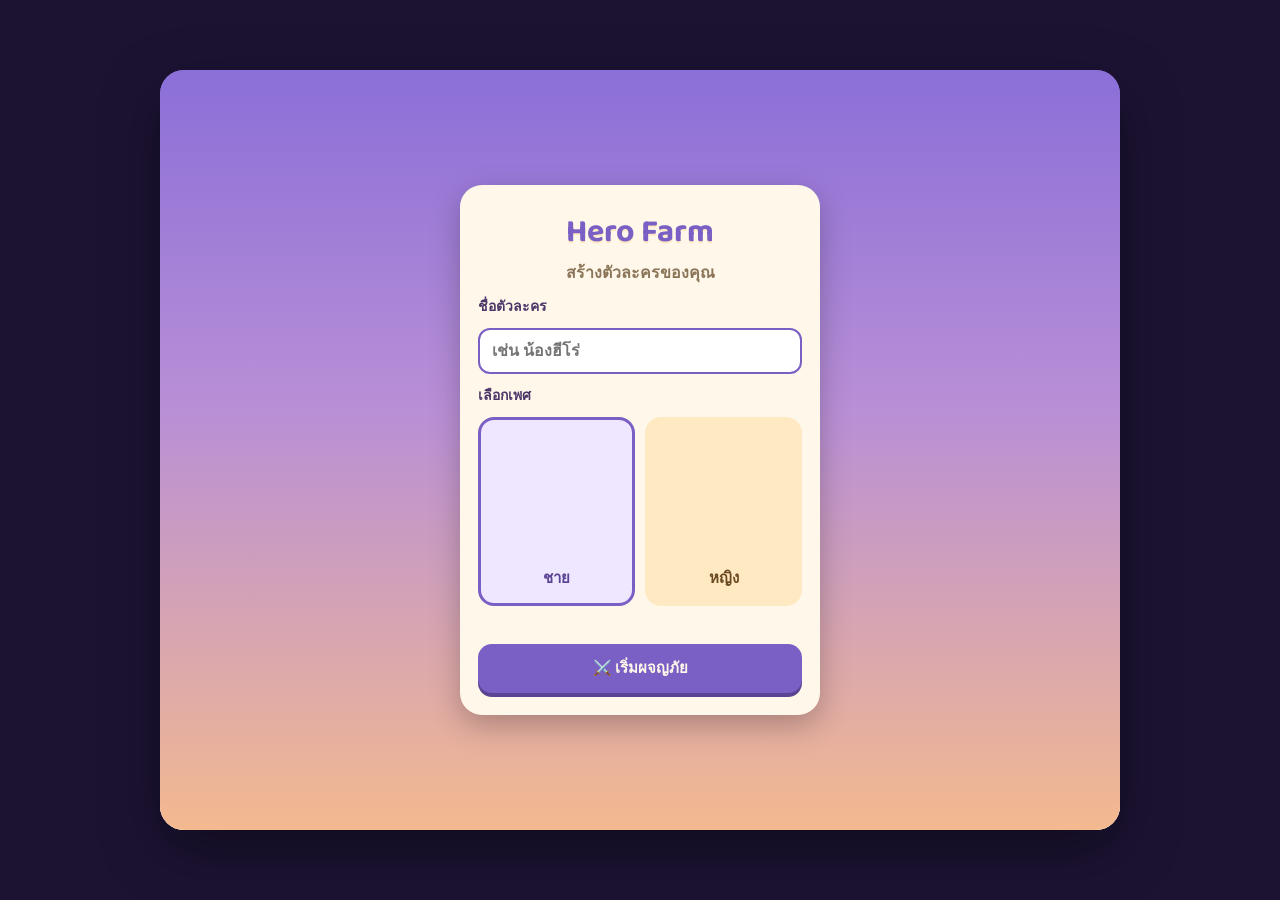
==== commit 83937232: "Add equipment level requirements, collection rewards, in-game hero sprites Equipment level requireme" ====
--- a/index.html
+++ b/index.html
@@ -21,6 +21,7 @@
         <div class="hud-profile">
           <span class="level-badge">Lv.<span id="ui-level">1</span></span>
           <span class="hud-name" id="ui-name"></span>
+          <span class="hud-map" id="ui-map"></span>
         </div>
         <div class="hud-currencies">
           <div class="currency gold"><span>🪙</span><span id="ui-gold">0</span></div>
@@ -45,8 +46,6 @@
       <div class="joystick" id="joystick" aria-label="จอยสติ๊กเดิน">
         <div class="joystick-knob" id="joystick-knob"></div>
       </div>
-      <button class="attack-button" id="attack-btn" aria-label="โจมตี">⚔️</button>
-
       <div class="death-overlay" id="death-overlay" hidden>
         <p class="death-title">💀 หมดสติ</p>
         <p>ฟื้นที่จุดพักในอีก <span id="death-timer">3</span> วินาที</p>
@@ -64,6 +63,10 @@
       <button class="menu-button" data-panel="equipment">
         <span class="menu-icon">🛡️</span>
         <span class="menu-label">อุปกรณ์</span>
+      </button>
+      <button class="menu-button" data-panel="collection">
+        <span class="menu-icon">📖</span>
+        <span class="menu-label">สะสม</span>
       </button>
       <button class="menu-button" data-panel="settings">
         <span class="menu-icon">⚙️</span>
@@ -94,10 +97,10 @@
         <p class="create-label">เลือกเพศ</p>
         <div class="gender-grid">
           <button type="button" class="gender-option selected" data-gender="male" aria-pressed="true">
-            <span class="gender-icon">👦</span>ชาย
+            <img class="gender-portrait" src="assets/characters/hero_male.svg" alt="" />ชาย
           </button>
           <button type="button" class="gender-option" data-gender="female" aria-pressed="false">
-            <span class="gender-icon">👧</span>หญิง
+            <img class="gender-portrait" src="assets/characters/hero_female.svg" alt="" />หญิง
           </button>
         </div>
 
--- a/css/game.css
+++ b/css/game.css
@@ -174,6 +174,13 @@
   font-size: 8px;
 }
 
+.hud-map {
+  font-size: 11px;
+  font-weight: 700;
+  opacity: 0.85;
+  white-space: nowrap;
+}
+
 /* ---------- แผนที่ ---------- */
 .world-view {
   position: relative;
@@ -215,29 +222,10 @@
   pointer-events: none;
 }
 
-.attack-button {
-  position: absolute;
-  right: 22px;
-  bottom: 26px;
-  width: 92px;
-  height: 92px;
-  border: none;
-  border-radius: 50%;
-  font-size: 40px;
-  background: linear-gradient(180deg, #ff9d6c, var(--red));
-  box-shadow: 0 5px 0 var(--red-dark), 0 8px 16px rgba(0, 0, 0, 0.3);
-  touch-action: none;
-}
-
-.attack-button:active {
-  transform: translateY(4px);
-  box-shadow: 0 1px 0 var(--red-dark);
-}
-
-/* คอมที่มีเมาส์และไม่มีจอสัมผัส ใช้คีย์บอร์ดแทน ซ่อนปุ่มบนจอ */
+/* คอมที่มีเมาส์และไม่มีจอสัมผัส: เดินด้วยคีย์บอร์ด ซ่อนจอยสติ๊ก
+   (โจมตีด้วยการคลิกบนแผนที่ ไม่มีปุ่มโจมตีบนจอ) */
 @media (hover: hover) and (pointer: fine) {
-  .joystick,
-  .attack-button {
+  .joystick {
     display: none;
   }
 }
@@ -299,7 +287,7 @@
 /* ---------- เมนูล่าง ---------- */
 .menu-bar {
   display: grid;
-  grid-template-columns: repeat(3, 1fr);
+  grid-template-columns: repeat(4, 1fr);
   gap: 8px;
   padding: 8px 10px;
   padding-bottom: max(8px, env(safe-area-inset-bottom));
@@ -311,6 +299,7 @@
 }
 
 .menu-button {
+  position: relative;
   display: flex;
   flex-direction: column;
   align-items: center;
@@ -589,6 +578,181 @@
   background: #fff;
   border-radius: 14px;
   padding: 10px 12px;
+}
+
+/* ---------- แท็บ (กระเป๋า / สมุดสะสม) ---------- */
+.tab-row {
+  display: flex;
+  flex-wrap: wrap;
+  gap: 6px;
+}
+
+.tab-chip {
+  border: none;
+  border-radius: 999px;
+  padding: 5px 10px;
+  font-size: 12px;
+  font-weight: 800;
+  background: var(--cream-dark);
+  color: #6b4a1f;
+  box-shadow: 0 2px 0 var(--cream-shadow);
+  white-space: nowrap;
+}
+
+.tab-chip.active {
+  background: var(--purple);
+  color: var(--cream);
+  box-shadow: 0 2px 0 var(--purple-dark);
+}
+
+.item-info[data-action] {
+  cursor: pointer;
+}
+
+.badge.full {
+  background: var(--red);
+}
+
+.hint-text {
+  font-size: 11px;
+  font-weight: 700;
+  color: var(--ink-soft);
+  text-align: center;
+}
+
+/* ---------- รายละเอียดไอเทม ---------- */
+.item-detail {
+  display: flex;
+  flex-direction: column;
+  gap: 4px;
+  background: #fff;
+  border: 2px solid var(--purple);
+  border-radius: 14px;
+  padding: 10px 12px;
+}
+
+.item-detail-head {
+  display: flex;
+  align-items: center;
+  gap: 10px;
+}
+
+.detail-icon {
+  font-size: 38px;
+}
+
+.detail-desc {
+  font-size: 13px;
+  font-weight: 700;
+  color: var(--ink);
+}
+
+.detail-line {
+  font-size: 12px;
+  font-weight: 600;
+  color: var(--ink-soft);
+}
+
+.detail-line b {
+  color: var(--ink);
+}
+
+.detail-line .muted {
+  font-size: 11px;
+  font-style: italic;
+}
+
+/* ---------- สมุดสะสม ---------- */
+.collection-summary {
+  display: flex;
+  flex-direction: column;
+  gap: 6px;
+  background: #fff;
+  border-radius: 14px;
+  padding: 10px 12px;
+}
+
+.progress {
+  height: 10px;
+  background: var(--cream-dark);
+  border-radius: 999px;
+  overflow: hidden;
+}
+
+.progress-fill {
+  height: 100%;
+  background: linear-gradient(90deg, #b39ddb, var(--purple));
+  border-radius: 999px;
+}
+
+.collection-grid {
+  display: grid;
+  grid-template-columns: repeat(auto-fill, minmax(88px, 1fr));
+  gap: 6px;
+}
+
+.collection-card {
+  display: flex;
+  flex-direction: column;
+  align-items: center;
+  gap: 2px;
+  min-height: 88px;
+  padding: 6px 4px;
+  border: none;
+  border-radius: 12px;
+  background: #fff;
+  box-shadow: 0 2px 0 #f0dcb8;
+  font: inherit;
+  text-align: center;
+  cursor: pointer;
+}
+
+.collection-card.missing {
+  background: #efe3cc;
+  box-shadow: none;
+  color: var(--ink-soft);
+  cursor: default;
+}
+
+.card-name {
+  font-family: var(--heading);
+  font-size: 12px;
+  font-weight: 800;
+  line-height: 1.2;
+}
+
+.collection-card small {
+  font-size: 10px;
+  font-weight: 700;
+  line-height: 1.2;
+}
+
+/* ---------- เงื่อนไขเลเวล / รางวัลสมุดสะสม ---------- */
+.locked-text {
+  color: var(--red);
+  font-weight: 800;
+}
+
+.mini-button:disabled {
+  opacity: 0.65;
+  cursor: not-allowed;
+}
+
+/* จุดแดงที่ปุ่มเมนู = มีรางวัลให้รับ */
+.menu-button.has-alert::after {
+  content: "";
+  position: absolute;
+  top: 4px;
+  right: 12px;
+  width: 11px;
+  height: 11px;
+  border-radius: 50%;
+  background: var(--red);
+  box-shadow: 0 0 0 2px var(--cream);
+}
+
+.reward-row.claimed {
+  opacity: 0.7;
 }
 
 /* ---------- หน้าสร้างตัวละคร ---------- */
@@ -682,6 +846,14 @@
   font-size: 40px;
 }
 
+/* ภาพตัวละครจริงในหน้าสร้างตัวละคร (จอเตี้ยจะย่อลงเอง) */
+.gender-portrait {
+  display: block;
+  height: min(130px, 17vh);
+  width: auto;
+  pointer-events: none;
+}
+
 .create-error {
   min-height: 18px;
   font-size: 12px;
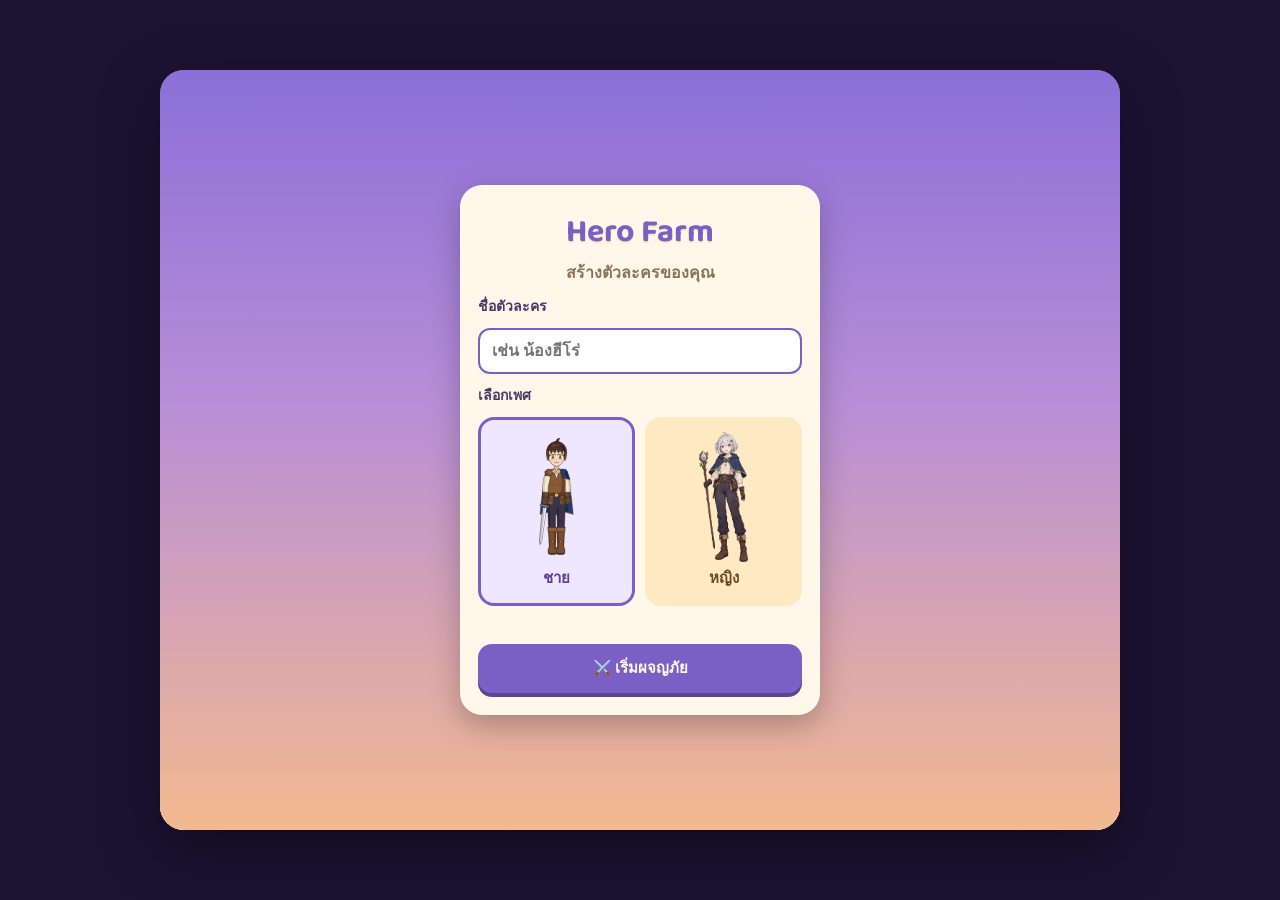
==== commit b23802d6: "Add camp shop, sword swing animation with moving arm, new female hero art Shop: - data/shop.js + js/" ====
--- a/index.html
+++ b/index.html
@@ -68,6 +68,10 @@
         <span class="menu-icon">📖</span>
         <span class="menu-label">สะสม</span>
       </button>
+      <button class="menu-button" data-panel="shop">
+        <span class="menu-icon">🏪</span>
+        <span class="menu-label">ร้านค้า</span>
+      </button>
       <button class="menu-button" data-panel="settings">
         <span class="menu-icon">⚙️</span>
         <span class="menu-label">ตั้งค่า</span>
@@ -100,7 +104,7 @@
             <img class="gender-portrait" src="assets/characters/hero_male.svg" alt="" />ชาย
           </button>
           <button type="button" class="gender-option" data-gender="female" aria-pressed="false">
-            <img class="gender-portrait" src="assets/characters/hero_female.svg" alt="" />หญิง
+            <img class="gender-portrait" src="assets/characters/hero_female.png" alt="" />หญิง
           </button>
         </div>
 
--- a/css/game.css
+++ b/css/game.css
@@ -287,7 +287,7 @@
 /* ---------- เมนูล่าง ---------- */
 .menu-bar {
   display: grid;
-  grid-template-columns: repeat(4, 1fr);
+  grid-template-columns: repeat(5, 1fr);
   gap: 8px;
   padding: 8px 10px;
   padding-bottom: max(8px, env(safe-area-inset-bottom));
@@ -755,6 +755,35 @@
   opacity: 0.7;
 }
 
+/* ---------- ร้านค้า ---------- */
+.shop-wallet {
+  display: flex;
+  justify-content: space-between;
+  align-items: center;
+  background: #fff;
+  border-radius: 14px;
+  padding: 10px 12px;
+  font-weight: 700;
+  color: var(--ink-soft);
+}
+
+.shop-wallet b {
+  font-family: var(--heading);
+  font-size: 17px;
+  color: #a3701a;
+}
+
+.shop-closed {
+  display: flex;
+  flex-direction: column;
+  align-items: center;
+  gap: 4px;
+  text-align: center;
+  background: #fff;
+  border-radius: 14px;
+  padding: 16px 12px;
+}
+
 /* ---------- หน้าสร้างตัวละคร ---------- */
 .create-screen {
   position: absolute;
